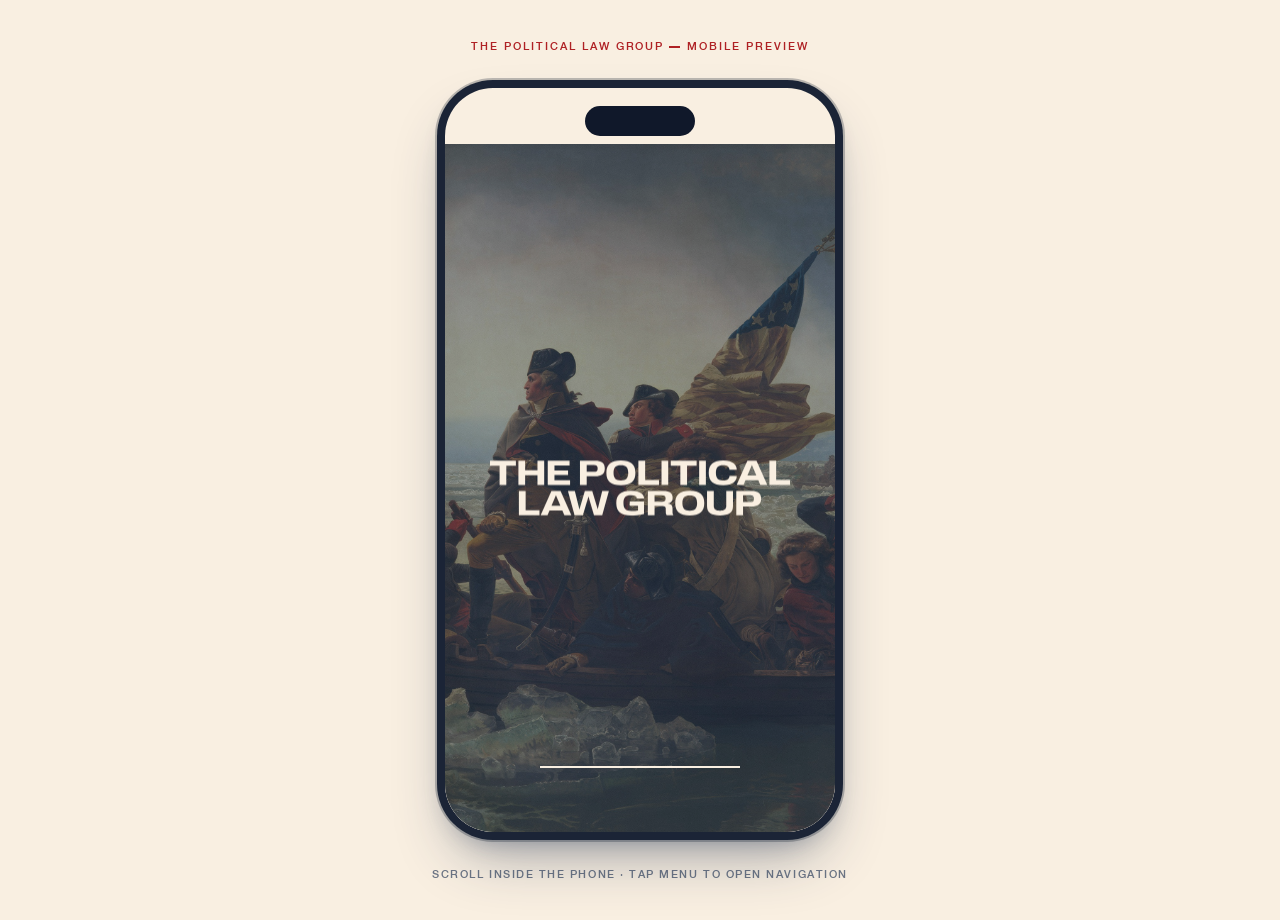
==== phone.html @ 6c0f7f48 "Add phone-mockup mobile preview page Co-Authored-By: Claude Fable 5 <noreply@anthropic.com>" ====
<!DOCTYPE html>
<html lang="en">
<head>
  <meta charset="UTF-8" />
  <meta name="viewport" content="width=device-width, initial-scale=1.0" />
  <title>TPLG — Mobile Preview</title>
  <style>
    @font-face {
      font-family: "Helvetica Neue Web";
      src: url("fonts/HelveticaNeue-Medium.ttf") format("truetype");
      font-weight: 500;
    }
    * { margin: 0; padding: 0; box-sizing: border-box; }
    body {
      min-height: 100vh;
      display: flex;
      flex-direction: column;
      align-items: center;
      justify-content: center;
      gap: 28px;
      background: #f9efe1;
      font-family: "Helvetica Neue Web", "Helvetica Neue", Helvetica, Arial, sans-serif;
      padding: 40px 20px;
    }
    .label {
      font-size: 11px;
      font-weight: 500;
      letter-spacing: 0.18em;
      text-transform: uppercase;
      color: #af2124;
    }
    .phone {
      width: 406px;
      height: 860px;
      max-height: calc(100vh - 140px);
      background: #1b2436;
      border-radius: 56px;
      padding: 8px;
      box-shadow:
        0 0 0 2px #16203044,
        0 30px 60px -20px rgba(33, 52, 83, 0.45),
        0 12px 24px -12px rgba(33, 52, 83, 0.3);
      position: relative;
      flex-shrink: 1;
    }
    .phone__screen {
      width: 100%;
      height: 100%;
      border-radius: 48px;
      overflow: hidden;
      background: #f9efe1;
      position: relative;
    }
    .phone__island {
      position: absolute;
      top: 18px;
      left: 50%;
      transform: translateX(-50%);
      width: 110px;
      height: 30px;
      background: #10182a;
      border-radius: 20px;
      z-index: 10;
    }
    .phone__screen iframe {
      width: 100%;
      height: calc(100% - 56px);
      margin-top: 56px;
      border: none;
      display: block;
    }
    .hint {
      font-size: 11px;
      font-weight: 500;
      letter-spacing: 0.14em;
      text-transform: uppercase;
      color: #213453;
      opacity: 0.65;
    }
    @media (max-width: 460px) {
      body { padding: 0; gap: 0; }
      .label, .hint, .phone__island { display: none; }
      .phone {
        width: 100%;
        height: 100vh;
        max-height: none;
        border-radius: 0;
        padding: 0;
        box-shadow: none;
      }
      .phone__screen { border-radius: 0; }
      .phone__screen iframe { height: 100%; margin-top: 0; }
    }
  </style>
</head>
<body>
  <span class="label">The Political Law Group — Mobile Preview</span>
  <div class="phone">
    <div class="phone__screen">
      <div class="phone__island"></div>
      <iframe src="./" title="TPLG homepage, mobile layout"></iframe>
    </div>
  </div>
  <span class="hint">Scroll inside the phone · tap Menu to open navigation</span>
</body>
</html>
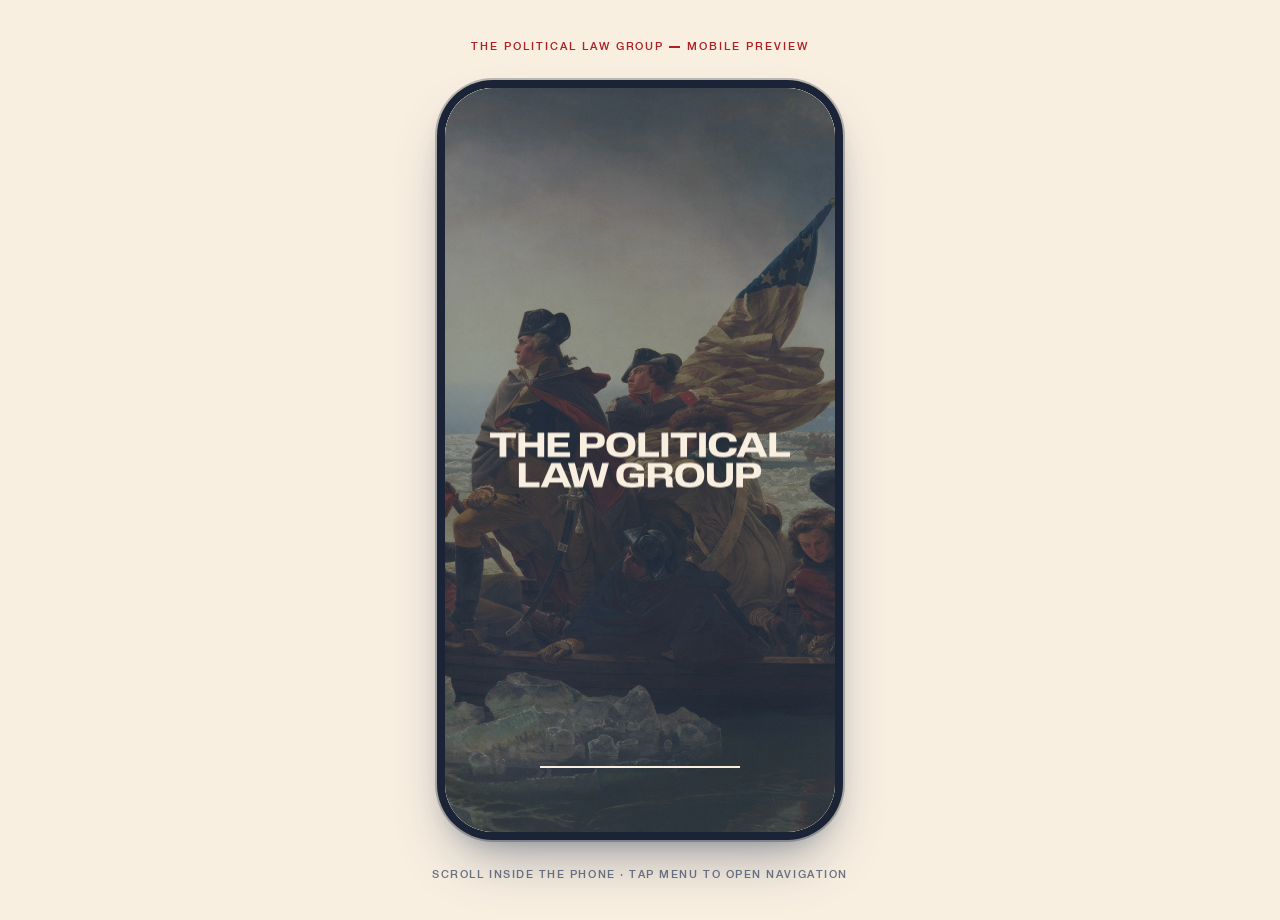
==== commit 939a987d: "New Getty plaza hero, remove all italics, full-bleed loader in phone mockup, mobile header padding C" ====
--- a/phone.html
+++ b/phone.html
@@ -51,21 +51,10 @@
       background: #f9efe1;
       position: relative;
     }
-    .phone__island {
-      position: absolute;
-      top: 18px;
-      left: 50%;
-      transform: translateX(-50%);
-      width: 110px;
-      height: 30px;
-      background: #10182a;
-      border-radius: 20px;
-      z-index: 10;
-    }
+    .phone__island { display: none; }
     .phone__screen iframe {
       width: 100%;
-      height: calc(100% - 56px);
-      margin-top: 56px;
+      height: 100%;
       border: none;
       display: block;
     }
@@ -89,7 +78,6 @@
         box-shadow: none;
       }
       .phone__screen { border-radius: 0; }
-      .phone__screen iframe { height: 100%; margin-top: 0; }
     }
   </style>
 </head>
